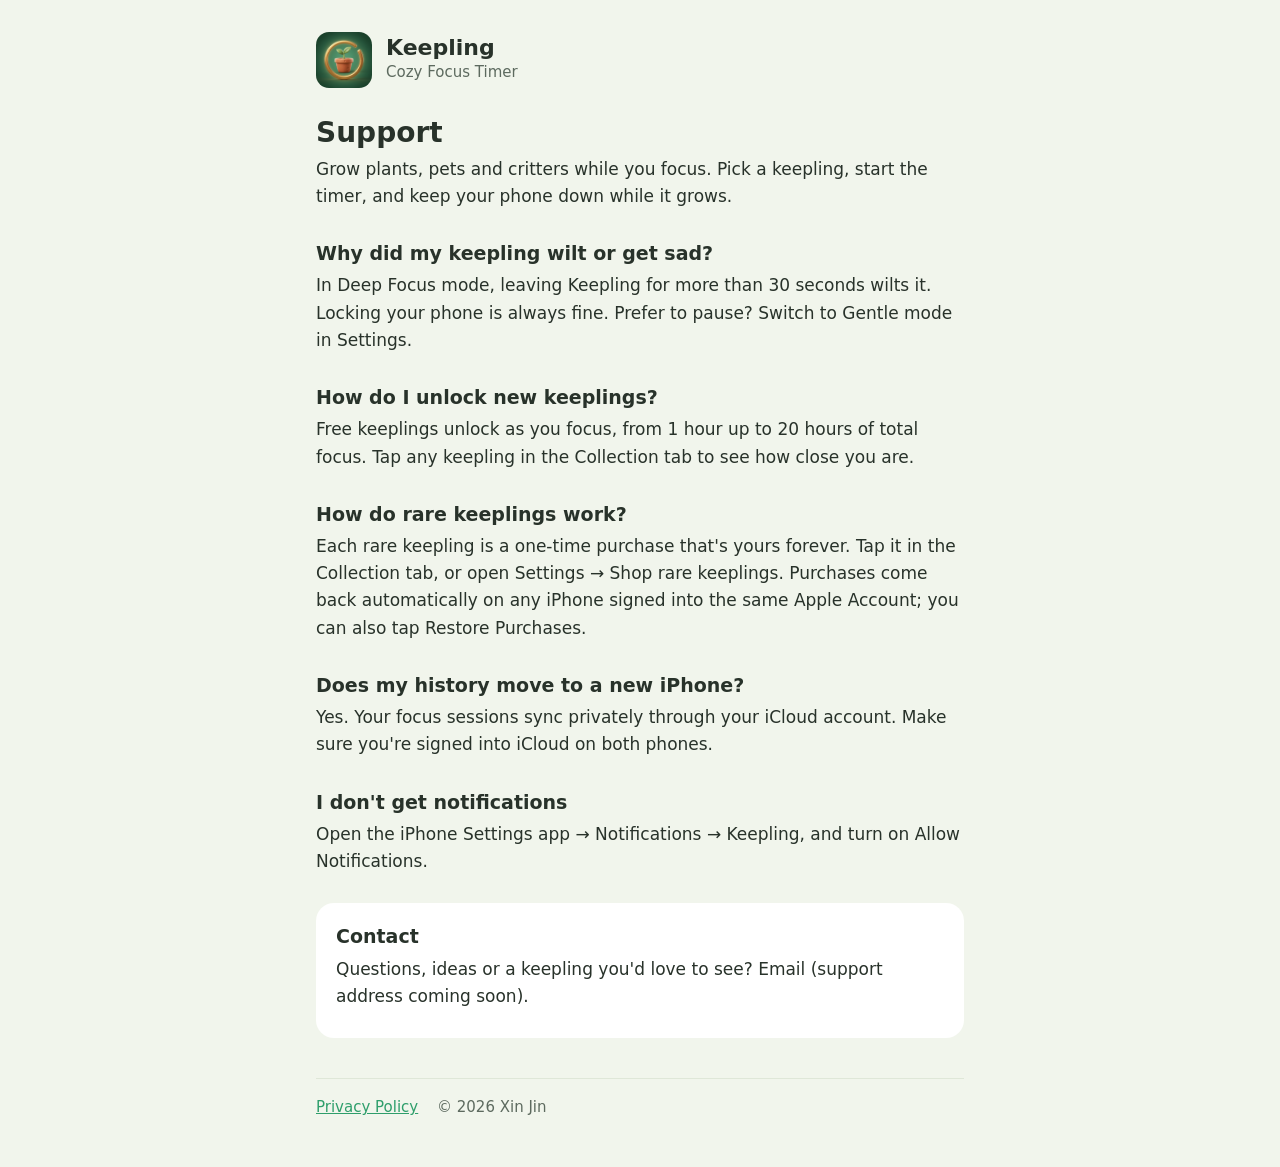
==== index.html @ a0693672 "Keepling support and privacy pages Co-Authored-By: Claude Opus 5.5 <noreply@anthropic.com>" ====
<!doctype html>
<html lang="en">
<head>
  <meta charset="utf-8">
  <meta name="viewport" content="width=device-width, initial-scale=1">
  <title>Keepling Support</title>
  <meta name="description" content="Help and contact for Keepling: Cozy Focus Timer.">
  <link rel="icon" href="icon.png">
  <link rel="stylesheet" href="style.css">
</head>
<body>
<main>
  <header>
    <img src="icon.png" alt="">
    <div><div class="name">Keepling</div><div class="tag">Cozy Focus Timer</div></div>
  </header>

  <h1>Support</h1>
  <p>Grow plants, pets and critters while you focus. Pick a keepling, start the timer, and keep your phone down while it grows.</p>

  <h2>Why did my keepling wilt or get sad?</h2>
  <p>In Deep Focus mode, leaving Keepling for more than 30 seconds wilts it. Locking your phone is always fine. Prefer to pause? Switch to Gentle mode in Settings.</p>

  <h2>How do I unlock new keeplings?</h2>
  <p>Free keeplings unlock as you focus, from 1 hour up to 20 hours of total focus. Tap any keepling in the Collection tab to see how close you are.</p>

  <h2>How do rare keeplings work?</h2>
  <p>Each rare keepling is a one-time purchase that's yours forever. Tap it in the Collection tab, or open Settings → Shop rare keeplings. Purchases come back automatically on any iPhone signed into the same Apple Account; you can also tap Restore Purchases.</p>

  <h2>Does my history move to a new iPhone?</h2>
  <p>Yes. Your focus sessions sync privately through your iCloud account. Make sure you're signed into iCloud on both phones.</p>

  <h2>I don't get notifications</h2>
  <p>Open the iPhone Settings app → Notifications → Keepling, and turn on Allow Notifications.</p>

  <div class="card">
    <h2 style="margin-top:0">Contact</h2>
    <p>Questions, ideas or a keepling you'd love to see? Email <span id="email">(support address coming soon)</span>.</p>
  </div>

  <footer>
    <a href="privacy.html">Privacy Policy</a>
    <span>© 2026 Xin Jin</span>
  </footer>
</main>
</body>
</html>
---- style.css ----
:root {
  color-scheme: light dark;
  --bg: #f1f5ec;
  --card: #ffffff;
  --ink: #28322a;
  --muted: #5d6a5f;
  --accent: #2e9e6b;
  --rule: #dfe7d8;
}
@media (prefers-color-scheme: dark) {
  :root {
    --bg: #161c17;
    --card: #222b23;
    --ink: #eaf1e8;
    --muted: #a6b3a8;
    --accent: #4fbe85;
    --rule: #2e382f;
  }
}
* { box-sizing: border-box; }
body {
  margin: 0;
  background: var(--bg);
  color: var(--ink);
  font: 17px/1.6 ui-rounded, system-ui, -apple-system, "Segoe UI", sans-serif;
}
main { max-width: 680px; margin: 0 auto; padding: 32px 16px 48px; }
header { display: flex; align-items: center; gap: 14px; margin-bottom: 28px; }
header img { width: 56px; height: 56px; border-radius: 13px; }
header .name { font-size: 22px; font-weight: 800; line-height: 1.1; }
header .tag { color: var(--muted); font-size: 15px; }
h1 { font-size: 28px; line-height: 1.2; margin: 0 0 6px; }
h2 { font-size: 19px; margin: 28px 0 4px; }
p, li { margin: 0 0 10px; }
ul { padding-left: 22px; }
a { color: var(--accent); }
.updated { color: var(--muted); font-size: 15px; margin-bottom: 18px; }
.card { background: var(--card); border-radius: 18px; padding: 18px 20px; margin-top: 28px; }
footer { border-top: 1px solid var(--rule); margin-top: 40px; padding-top: 16px; color: var(--muted); font-size: 15px; }
footer a { margin-right: 14px; }
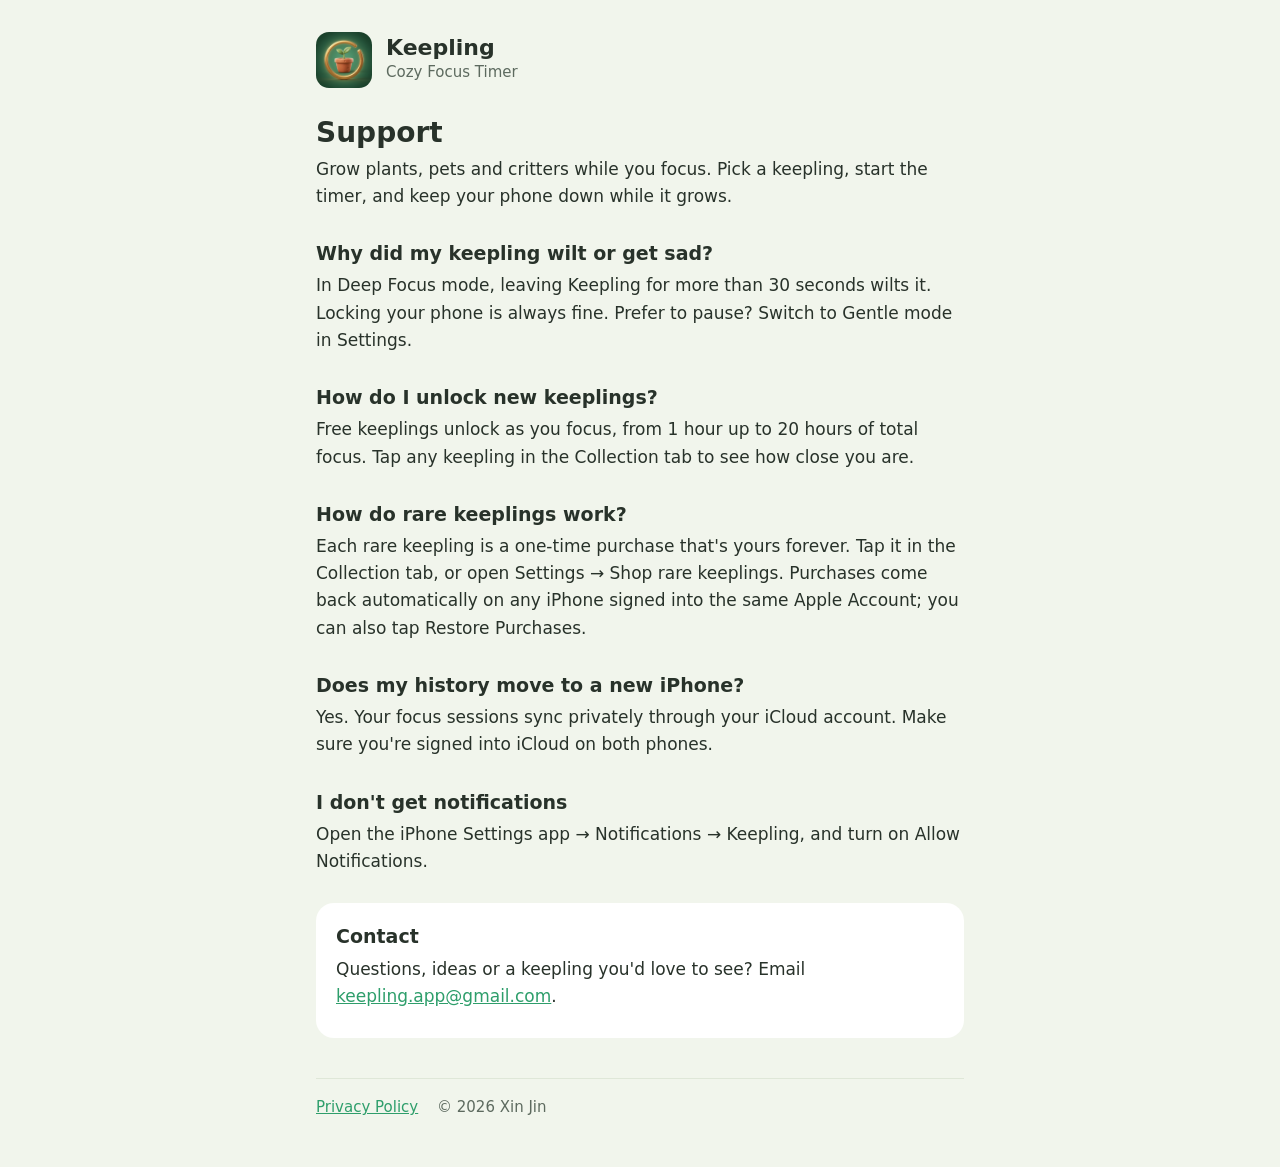
==== commit 9f8a35a2: "Add the support email Co-Authored-By: Claude Opus 5.5 <noreply@anthropic.com>" ====
--- a/index.html
+++ b/index.html
@@ -35,7 +35,7 @@
 
   <div class="card">
     <h2 style="margin-top:0">Contact</h2>
-    <p>Questions, ideas or a keepling you'd love to see? Email <span id="email">(support address coming soon)</span>.</p>
+    <p>Questions, ideas or a keepling you'd love to see? Email <a id="email" href="mailto:keepling.app@gmail.com">keepling.app@gmail.com</a>.</p>
   </div>
 
   <footer>
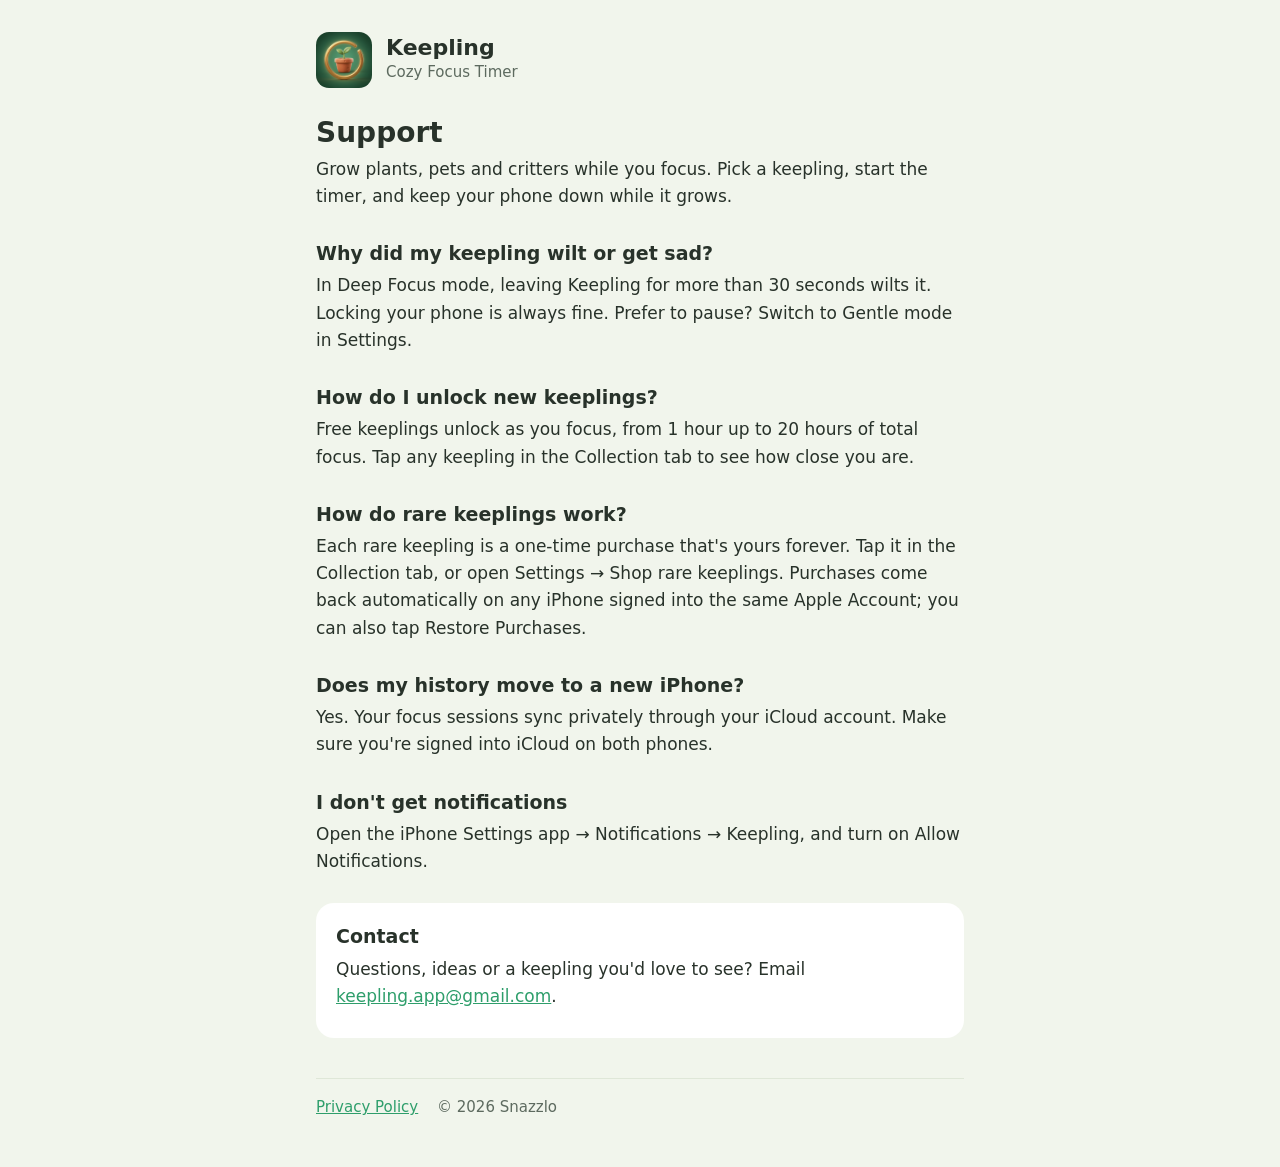
==== commit 918bf518: "Copyright: Snazzlo Co-Authored-By: Claude Opus 5.5 <noreply@anthropic.com>" ====
--- a/index.html
+++ b/index.html
@@ -40,7 +40,7 @@
 
   <footer>
     <a href="privacy.html">Privacy Policy</a>
-    <span>© 2026 Xin Jin</span>
+    <span>© 2026 Snazzlo</span>
   </footer>
 </main>
 </body>
